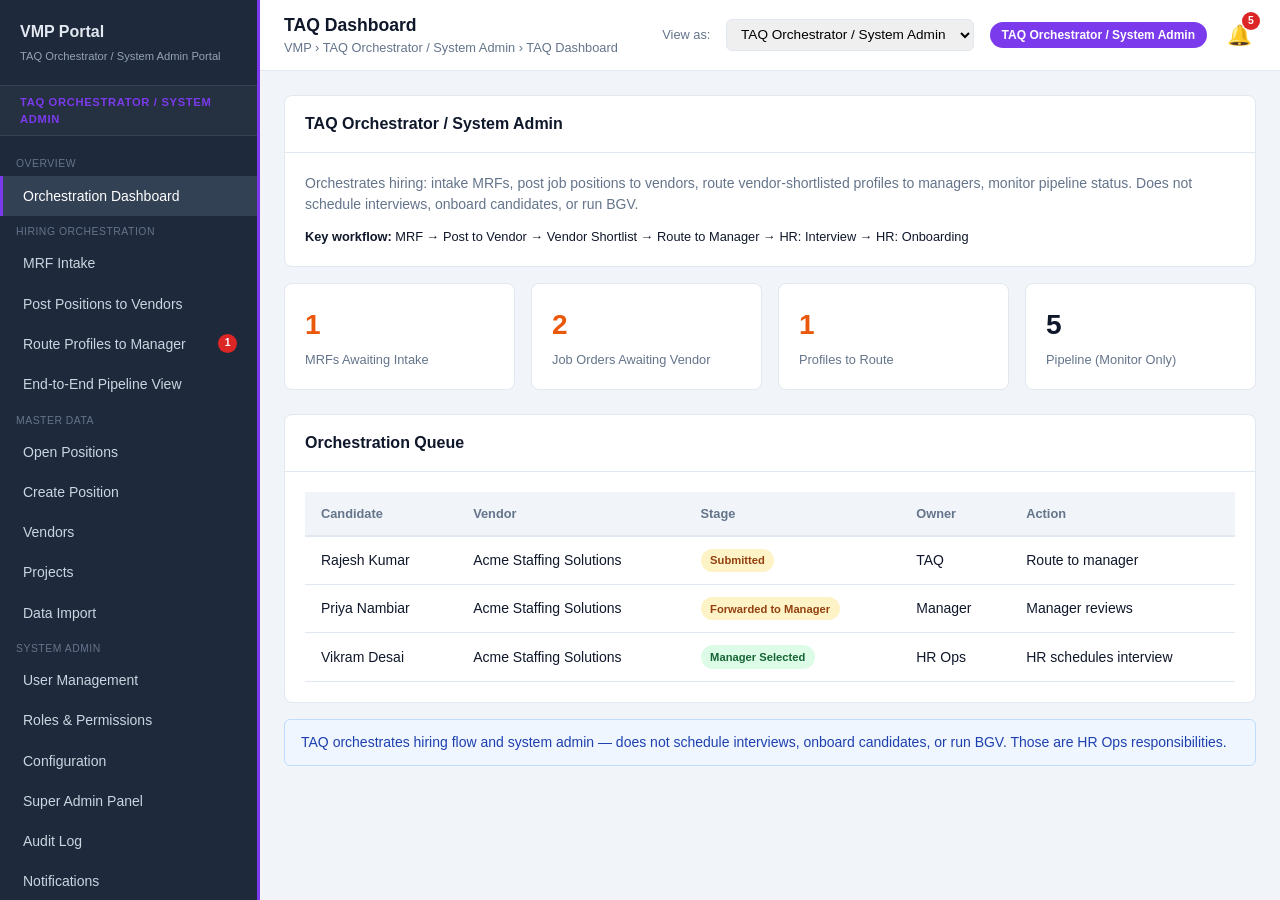
==== index.html @ d0c99cfb "Add VMP HTML mockup for stakeholder demos. Initial commit with static UI, workflow docs, and mock da" ====
<!DOCTYPE html>
<html lang="en">
<head>
  <meta charset="UTF-8">
  <meta name="viewport" content="width=device-width, initial-scale=1.0">
  <title>VMP — Vendor Management Platform</title>
  <link rel="stylesheet" href="assets/css/vmp.css">
</head>
<body>
  <div class="app-shell">
    <aside class="sidebar role-taq" id="sidebar">
      <div class="sidebar-brand">
        VMP Portal
        <span id="sidebar-subtitle">Vendor Management Platform</span>
      </div>
      <div class="sidebar-role-label" id="sidebar-role-label">TAQ Orchestrator / System Admin</div>
      <nav class="sidebar-nav" id="sidebar-nav"></nav>
      <div id="sidebar-footer" style="padding:.5rem 0 1rem;border-top:1px solid #334155"></div>
    </aside>

    <div class="main-area">
      <header class="topbar">
        <div class="topbar-left">
          <h2>Dashboard</h2>
          <div class="breadcrumb">VMP</div>
        </div>
        <div class="topbar-right">
          <label for="role-switcher" style="font-size:.8rem;color:var(--muted);white-space:nowrap">View as:</label>
          <select id="role-switcher" style="padding:.4rem .6rem;border-radius:6px;border:1px solid var(--border);font-size:.85rem;min-width:200px">
            <option value="taq">TAQ Orchestrator / System Admin</option>
            <option value="hr">HR Operations</option>
            <option value="finance">Finance</option>
            <option value="manager">Contractor's Manager</option>
            <option value="contractor">Contractor</option>
            <option value="vendor">Vendor Side Manager</option>
          </select>
          <span class="role-badge taq" id="role-badge">TAQ Orchestrator / System Admin</span>
          <div class="notif-bell" title="Notifications">🔔<span class="notif-count">5</span></div>
        </div>
      </header>
      <main class="content" id="screen-content"></main>
    </div>
  </div>

  <script src="assets/js/mock-data.js"></script>
  <script src="assets/js/components.js"></script>
  <script src="assets/js/screen-helpers.js"></script>
  <script src="assets/js/screens.js"></script>
  <script src="assets/js/mock-actions.js"></script>
  <script src="assets/js/router.js"></script>
  <script src="assets/js/app.js"></script>
</body>
</html>
---- assets/css/vmp.css ----
:root {
  --taq: #7c3aed;
  --hr: #2563eb;
  --finance: #dc2626;
  --manager: #ea580c;
  --contractor: #16a34a;
  --vendor: #0891b2;
  --bg: #f1f5f9;
  --surface: #ffffff;
  --border: #e2e8f0;
  --text: #0f172a;
  --muted: #64748b;
  --sidebar-w: 260px;
}

* { box-sizing: border-box; margin: 0; padding: 0; }

body {
  font-family: -apple-system, BlinkMacSystemFont, 'Segoe UI', Roboto, sans-serif;
  background: var(--bg);
  color: var(--text);
  line-height: 1.5;
}

a { color: var(--hr); text-decoration: none; }
a:hover { text-decoration: underline; }

/* Login */
.login-page {
  min-height: 100vh;
  display: flex;
  align-items: center;
  justify-content: center;
  background: linear-gradient(135deg, #1e293b 0%, #334155 100%);
}

.login-card {
  background: var(--surface);
  border-radius: 12px;
  padding: 2.5rem;
  width: 100%;
  max-width: 520px;
  box-shadow: 0 25px 50px rgba(0,0,0,.25);
}

.login-card h1 { font-size: 1.5rem; margin-bottom: .25rem; }
.login-card .subtitle { color: var(--muted); margin-bottom: 1.5rem; font-size: .9rem; }

.role-grid {
  display: grid;
  grid-template-columns: 1fr 1fr;
  gap: .75rem;
  margin: 1rem 0;
}

.role-btn {
  padding: 1rem;
  border: 2px solid var(--border);
  border-radius: 8px;
  background: var(--surface);
  cursor: pointer;
  text-align: left;
  transition: all .15s;
}

.role-btn:hover { border-color: var(--hr); background: #eff6ff; }
.role-btn.selected { border-color: var(--hr); background: #dbeafe; }
.role-btn .role-name { font-weight: 600; font-size: .85rem; }
.role-btn .role-desc { font-size: .75rem; color: var(--muted); margin-top: .25rem; }

.role-btn[data-role="taq"] { border-left: 4px solid var(--taq); }
.role-btn[data-role="hr"] { border-left: 4px solid var(--hr); }
.role-btn[data-role="finance"] { border-left: 4px solid var(--finance); }
.role-btn[data-role="manager"] { border-left: 4px solid var(--manager); }
.role-btn[data-role="contractor"] { border-left: 4px solid var(--contractor); }
.role-btn[data-role="vendor"] { border-left: 4px solid var(--vendor); }

.btn {
  display: inline-flex;
  align-items: center;
  gap: .5rem;
  padding: .5rem 1rem;
  border-radius: 6px;
  border: none;
  font-size: .875rem;
  font-weight: 500;
  cursor: pointer;
  transition: all .15s;
}

.btn-primary { background: var(--hr); color: #fff; }
.btn-primary:hover { background: #1d4ed8; }
.btn-secondary { background: var(--surface); color: var(--text); border: 1px solid var(--border); }
.btn-secondary:hover { background: var(--bg); }
.btn-success { background: #16a34a; color: #fff; }
.btn-danger { background: #dc2626; color: #fff; }
.btn-sm { padding: .35rem .65rem; font-size: .8rem; }

/* App shell */
.app-shell { display: flex; min-height: 100vh; }

.sidebar {
  width: var(--sidebar-w);
  background: #1e293b;
  color: #e2e8f0;
  display: flex;
  flex-direction: column;
  position: fixed;
  top: 0; left: 0; bottom: 0;
  overflow-y: auto;
  z-index: 100;
  border-right: 3px solid var(--sidebar-accent, #64748b);
  transition: border-color .2s ease;
}

.sidebar.role-taq { --sidebar-accent: var(--taq); }
.sidebar.role-hr { --sidebar-accent: var(--hr); }
.sidebar.role-finance { --sidebar-accent: var(--finance); }
.sidebar.role-manager { --sidebar-accent: var(--manager); }
.sidebar.role-contractor { --sidebar-accent: var(--contractor); }
.sidebar.role-vendor { --sidebar-accent: var(--vendor); }

.sidebar-role-label {
  padding: .5rem 1.25rem;
  font-size: .7rem;
  font-weight: 600;
  text-transform: uppercase;
  letter-spacing: .06em;
  color: var(--sidebar-accent, #94a3b8);
  border-bottom: 1px solid #334155;
  background: rgba(255,255,255,.03);
}

.sidebar-brand {
  padding: 1.25rem;
  border-bottom: 1px solid #334155;
  font-weight: 700;
  font-size: 1rem;
}

.sidebar-brand span { display: block; font-size: .7rem; font-weight: 400; color: #94a3b8; margin-top: .25rem; }

.sidebar-nav { padding: .75rem 0; flex: 1; }

.nav-section { padding: .5rem 1rem .25rem; font-size: .65rem; text-transform: uppercase; letter-spacing: .05em; color: #64748b; }

.nav-item {
  display: block;
  padding: .6rem 1.25rem;
  color: #cbd5e1;
  font-size: .875rem;
  cursor: pointer;
  border-left: 3px solid transparent;
  transition: all .15s;
}

.nav-item:hover { background: #334155; color: #fff; text-decoration: none; }
.nav-item.active { background: #334155; color: #fff; border-left-color: var(--sidebar-accent, var(--hr)); }

.nav-item .nav-badge {
  float: right;
  background: var(--finance);
  color: #fff;
  font-size: .65rem;
  font-weight: 700;
  padding: .1rem .4rem;
  border-radius: 999px;
  min-width: 18px;
  text-align: center;
}

.main-area { margin-left: var(--sidebar-w); flex: 1; display: flex; flex-direction: column; min-height: 100vh; }

.topbar {
  background: var(--surface);
  border-bottom: 1px solid var(--border);
  padding: .75rem 1.5rem;
  display: flex;
  align-items: center;
  justify-content: space-between;
  position: sticky;
  top: 0;
  z-index: 50;
}

.topbar-left h2 { font-size: 1.1rem; font-weight: 600; }
.topbar-left .breadcrumb { font-size: .8rem; color: var(--muted); }

.topbar-right { display: flex; align-items: center; gap: 1rem; }

.role-badge {
  padding: .25rem .75rem;
  border-radius: 999px;
  font-size: .75rem;
  font-weight: 600;
  color: #fff;
}

.role-badge.taq { background: var(--taq); }
.role-badge.hr { background: var(--hr); }
.role-badge.finance { background: var(--finance); }
.role-badge.manager { background: var(--manager); }
.role-badge.contractor { background: var(--contractor); }
.role-badge.vendor { background: var(--vendor); }

.notif-bell {
  position: relative;
  cursor: pointer;
  font-size: 1.25rem;
  padding: .25rem;
}

.notif-count {
  position: absolute;
  top: -4px; right: -4px;
  background: var(--finance);
  color: #fff;
  font-size: .65rem;
  font-weight: 700;
  width: 18px; height: 18px;
  border-radius: 50%;
  display: flex;
  align-items: center;
  justify-content: center;
}

.content { padding: 1.5rem; flex: 1; }

.screen-wrap { position: relative; }

/* Cards & stats */
.stats-grid {
  display: grid;
  grid-template-columns: repeat(auto-fit, minmax(200px, 1fr));
  gap: 1rem;
  margin-bottom: 1.5rem;
}

.stat-card {
  background: var(--surface);
  border: 1px solid var(--border);
  border-radius: 8px;
  padding: 1.25rem;
  cursor: pointer;
  transition: box-shadow .15s;
}

.stat-card:hover { box-shadow: 0 4px 12px rgba(0,0,0,.08); }
.stat-card .stat-value { font-size: 1.75rem; font-weight: 700; }
.stat-card .stat-label { font-size: .8rem; color: var(--muted); margin-top: .25rem; }
.stat-card .stat-change { font-size: .75rem; margin-top: .5rem; }
.stat-card.warning .stat-value { color: #ea580c; }
.stat-card.danger .stat-value { color: #dc2626; }
.stat-card.success .stat-value { color: #16a34a; }

.card {
  background: var(--surface);
  border: 1px solid var(--border);
  border-radius: 8px;
  margin-bottom: 1rem;
}

.card-header {
  padding: 1rem 1.25rem;
  border-bottom: 1px solid var(--border);
  display: flex;
  align-items: center;
  justify-content: space-between;
}

.card-header h3 { font-size: 1rem; font-weight: 600; }
.card-body { padding: 1.25rem; }

.grid-2 { display: grid; grid-template-columns: 1fr 1fr; gap: 1rem; }
.grid-3 { display: grid; grid-template-columns: 1fr 1fr 1fr; gap: 1rem; }

/* Tables */
.table-wrap { overflow-x: auto; }

table {
  width: 100%;
  border-collapse: collapse;
  font-size: .875rem;
}

th {
  text-align: left;
  padding: .75rem 1rem;
  background: var(--bg);
  border-bottom: 2px solid var(--border);
  font-weight: 600;
  font-size: .8rem;
  color: var(--muted);
  white-space: nowrap;
}

td {
  padding: .75rem 1rem;
  border-bottom: 1px solid var(--border);
  vertical-align: middle;
}

tr:hover td { background: #f8fafc; }

/* Badges */
.badge {
  display: inline-block;
  padding: .2rem .6rem;
  border-radius: 999px;
  font-size: .7rem;
  font-weight: 600;
  white-space: nowrap;
}

.badge-draft { background: #f1f5f9; color: #475569; }
.badge-pending { background: #fef3c7; color: #92400e; }
.badge-approved { background: #dcfce7; color: #166534; }
.badge-active { background: #dbeafe; color: #1e40af; }
.badge-rejected { background: #fee2e2; color: #991b1b; }
.badge-blocked { background: #fecaca; color: #7f1d1d; }
.badge-resolved { background: #d1fae5; color: #065f46; }
.badge-suspended { background: #e2e8f0; color: #475569; }
.badge-exited { background: #f1f5f9; color: #64748b; }
.badge-onboarding { background: #ede9fe; color: #5b21b6; }
.badge-cleared { background: #dcfce7; color: #166534; }
.badge-failed { background: #fee2e2; color: #991b1b; }
.badge-paid { background: #bbf7d0; color: #14532d; }

/* Forms */
.form-grid {
  display: grid;
  grid-template-columns: 1fr 1fr;
  gap: 1rem;
}

.form-group { margin-bottom: 1rem; }
.form-group.full { grid-column: 1 / -1; }

.form-group label {
  display: block;
  font-size: .8rem;
  font-weight: 500;
  margin-bottom: .35rem;
  color: var(--muted);
}

.form-group input,
.form-group select,
.form-group textarea {
  width: 100%;
  padding: .5rem .75rem;
  border: 1px solid var(--border);
  border-radius: 6px;
  font-size: .875rem;
}

.form-group input:disabled,
.form-group select:disabled {
  background: var(--bg);
  color: var(--muted);
}

.form-actions {
  display: flex;
  gap: .75rem;
  margin-top: 1.5rem;
  padding-top: 1rem;
  border-top: 1px solid var(--border);
}

/* Stepper */
.stepper {
  display: flex;
  gap: 0;
  margin-bottom: 1.5rem;
  overflow-x: auto;
}

.step {
  flex: 1;
  min-width: 100px;
  text-align: center;
  position: relative;
}

.step::after {
  content: '';
  position: absolute;
  top: 16px;
  left: 50%;
  width: 100%;
  height: 2px;
  background: var(--border);
  z-index: 0;
}

.step:last-child::after { display: none; }

.step-circle {
  width: 32px; height: 32px;
  border-radius: 50%;
  background: var(--border);
  color: var(--muted);
  display: flex;
  align-items: center;
  justify-content: center;
  margin: 0 auto .5rem;
  font-size: .75rem;
  font-weight: 700;
  position: relative;
  z-index: 1;
  transition: transform .15s;
}

.step.done .step-circle { background: #16a34a; color: #fff; }
.step.current .step-circle { background: var(--hr); color: #fff; }
.step.pending .step-circle { background: var(--border); color: var(--muted); }

.step-label { font-size: .7rem; color: var(--muted); }

.stepper-interactive .step {
  cursor: pointer;
  transition: opacity .15s;
}

.stepper-interactive .step:hover .step-label { color: var(--text); }
.stepper-interactive .step:hover .step-circle { transform: scale(1.08); }
.stepper-interactive .step:focus-visible { outline: 2px solid var(--hr); outline-offset: 2px; border-radius: 4px; }

.process-flow-panels { margin-top: .5rem; }
.process-flow-panel { display: none; }
.process-flow-panel.active { display: block; }

/* Kanban */
.kanban {
  display: grid;
  grid-template-columns: repeat(5, 1fr);
  gap: .75rem;
  min-height: 300px;
}

.kanban-col {
  background: var(--bg);
  border-radius: 8px;
  padding: .75rem;
}

.kanban-col h4 {
  font-size: .75rem;
  text-transform: uppercase;
  color: var(--muted);
  margin-bottom: .75rem;
  padding-bottom: .5rem;
  border-bottom: 2px solid var(--border);
}

.kanban-card {
  background: var(--surface);
  border: 1px solid var(--border);
  border-radius: 6px;
  padding: .75rem;
  margin-bottom: .5rem;
  font-size: .8rem;
  cursor: pointer;
}

.kanban-card:hover { box-shadow: 0 2px 8px rgba(0,0,0,.1); }
.kanban-card .name { font-weight: 600; }
.kanban-card .meta { font-size: .7rem; color: var(--muted); margin-top: .25rem; }

/* Entity links */
.entity-link {
  color: var(--hr);
  cursor: pointer;
  font-weight: 500;
}
.entity-link:hover { text-decoration: underline; }

.chip {
  display: inline-block;
  padding: .15rem .5rem;
  background: #eff6ff;
  border-radius: 4px;
  font-size: .75rem;
  margin: .15rem;
  cursor: pointer;
}

.chip:hover { background: #dbeafe; }

/* Tabs */
.tabs {
  display: flex;
  border-bottom: 1px solid var(--border);
  margin-bottom: 1rem;
}

.tab {
  padding: .75rem 1.25rem;
  cursor: pointer;
  font-size: .875rem;
  color: var(--muted);
  border-bottom: 2px solid transparent;
  margin-bottom: -1px;
}

.tab.active { color: var(--hr); border-bottom-color: var(--hr); font-weight: 600; }
.tab:hover { color: var(--text); }

.tab-panel { display: none; }
.tab-panel.active { display: block; }

/* Alert */
.alert {
  padding: .75rem 1rem;
  border-radius: 6px;
  margin-bottom: 1rem;
  font-size: .875rem;
}

.alert-info { background: #eff6ff; border: 1px solid #bfdbfe; color: #1e40af; }
.alert-warning { background: #fffbeb; border: 1px solid #fde68a; color: #92400e; }
.alert-danger { background: #fef2f2; border: 1px solid #fecaca; color: #991b1b; }
.alert-success { background: #f0fdf4; border: 1px solid #bbf7d0; color: #166534; }

/* Checklist */
.checklist-item {
  display: flex;
  align-items: center;
  gap: .75rem;
  padding: .75rem;
  border-bottom: 1px solid var(--border);
}

.checklist-item input[type="checkbox"] { width: 18px; height: 18px; }
.checklist-item.done { opacity: .6; }
.checklist-item.done .item-label { text-decoration: line-through; }

/* Timeline */
.timeline { padding-left: 1.5rem; border-left: 2px solid var(--border); }
.timeline-item { margin-bottom: 1rem; position: relative; }
.timeline-item::before {
  content: '';
  position: absolute;
  left: -1.65rem;
  top: .35rem;
  width: 10px; height: 10px;
  border-radius: 50%;
  background: var(--hr);
}
.timeline-item .time { font-size: .75rem; color: var(--muted); }
.timeline-item .action { font-weight: 500; font-size: .875rem; }

/* Toast */
.toast {
  position: fixed;
  bottom: 1.5rem;
  right: 1.5rem;
  background: #1e293b;
  color: #fff;
  padding: .75rem 1.25rem;
  border-radius: 8px;
  font-size: .875rem;
  z-index: 9999;
  animation: slideIn .3s ease;
}

@keyframes slideIn {
  from { transform: translateY(20px); opacity: 0; }
  to { transform: translateY(0); opacity: 1; }
}

.toolbar {
  display: flex;
  gap: .75rem;
  margin-bottom: 1rem;
  flex-wrap: wrap;
  align-items: center;
}

.toolbar input[type="search"],
.toolbar select {
  padding: .45rem .75rem;
  border: 1px solid var(--border);
  border-radius: 6px;
  font-size: .875rem;
}

.search-input { min-width: 220px; }

.empty-state {
  text-align: center;
  padding: 3rem;
  color: var(--muted);
}

tr.row-blocked, tbody tr.row-blocked {
  background: #fef2f2;
}

tr.row-blocked td:first-child {
  border-left: 3px solid #dc2626;
}

.detail-row {
  display: flex;
  padding: .5rem 0;
  border-bottom: 1px solid var(--border);
}

.detail-row .label { width: 180px; font-size: .8rem; color: var(--muted); flex-shrink: 0; }
.detail-row .value { font-size: .875rem; }

@media (max-width: 1024px) {
  .sidebar { width: 220px; }
  .main-area { margin-left: 220px; }
  .kanban { grid-template-columns: repeat(3, 1fr); }
  .form-grid, .grid-2, .grid-3 { grid-template-columns: 1fr; }
}

@media (max-width: 768px) {
  .sidebar { display: none; }
  .main-area { margin-left: 0; }
  .role-grid { grid-template-columns: 1fr; }
}
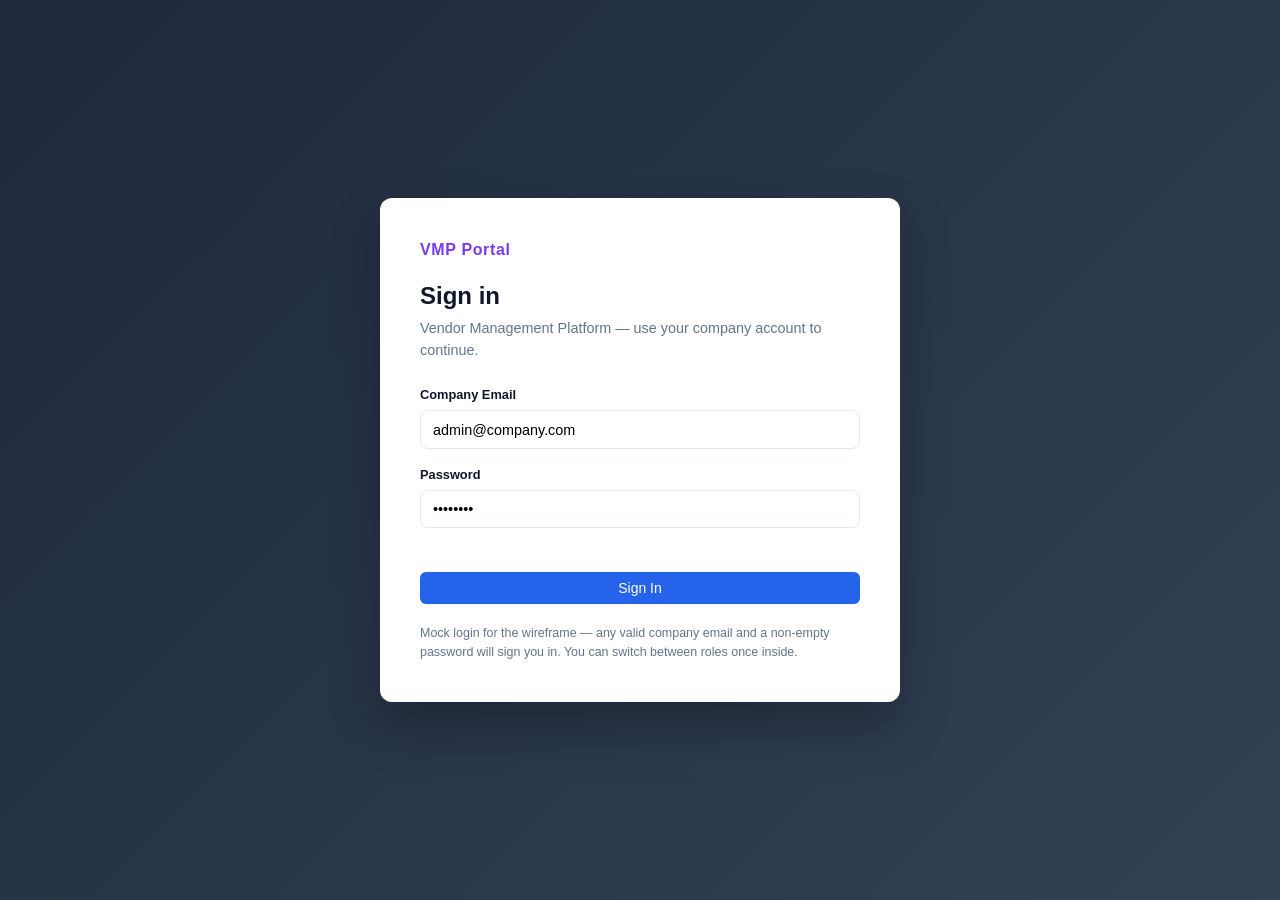
==== commit 4479e3e0: "Update VMP mockup from stakeholder feedback. Add invoice module, timesheet ownership flow, document " ====
--- a/index.html
+++ b/index.html
@@ -7,7 +7,28 @@
   <link rel="stylesheet" href="assets/css/vmp.css">
 </head>
 <body>
-  <div class="app-shell">
+  <div class="login-page" id="login-screen">
+    <div class="login-card">
+      <div class="login-brand">VMP Portal</div>
+      <h1>Sign in</h1>
+      <p class="subtitle">Vendor Management Platform — use your company account to continue.</p>
+      <form id="login-form" novalidate>
+        <div class="login-field">
+          <label for="login-email">Company Email</label>
+          <input type="email" id="login-email" placeholder="you@company.com" autocomplete="username" value="admin@company.com">
+        </div>
+        <div class="login-field">
+          <label for="login-password">Password</label>
+          <input type="password" id="login-password" placeholder="••••••••" autocomplete="current-password" value="demo1234">
+        </div>
+        <div class="login-error" id="login-error"></div>
+        <button type="submit" class="btn btn-primary login-submit">Sign In</button>
+      </form>
+      <p class="login-note">Mock login for the wireframe — any valid company email and a non-empty password will sign you in. You can switch between roles once inside.</p>
+    </div>
+  </div>
+
+  <div class="app-shell" id="app-shell" style="display:none">
     <aside class="sidebar role-taq" id="sidebar">
       <div class="sidebar-brand">
         VMP Portal
@@ -35,7 +56,20 @@
             <option value="vendor">Vendor Side Manager</option>
           </select>
           <span class="role-badge taq" id="role-badge">TAQ Orchestrator / System Admin</span>
-          <div class="notif-bell" title="Notifications">🔔<span class="notif-count">5</span></div>
+          <div class="notif-wrap" id="notif-wrap">
+            <button type="button" class="notif-bell" id="notif-bell" title="Notifications" aria-label="Notifications" aria-expanded="false">
+              🔔<span class="notif-count" id="notif-count">5</span>
+            </button>
+            <div class="notif-panel" id="notif-panel" hidden>
+              <div class="notif-panel-header">
+                <strong>Notifications</strong>
+                <button type="button" class="btn btn-sm btn-secondary" id="notif-mark-all">Mark all read</button>
+              </div>
+              <div class="notif-panel-list" id="notif-panel-list"></div>
+            </div>
+          </div>
+          <span id="current-user-email" style="font-size:.8rem;color:var(--muted);white-space:nowrap"></span>
+          <button id="logout-btn" class="btn btn-secondary btn-sm" type="button">Log out</button>
         </div>
       </header>
       <main class="content" id="screen-content"></main>
--- a/assets/css/vmp.css
+++ b/assets/css/vmp.css
@@ -45,6 +45,33 @@
 
 .login-card h1 { font-size: 1.5rem; margin-bottom: .25rem; }
 .login-card .subtitle { color: var(--muted); margin-bottom: 1.5rem; font-size: .9rem; }
+.login-brand {
+  font-size: 1rem;
+  font-weight: 700;
+  letter-spacing: .04em;
+  color: var(--taq);
+  margin-bottom: 1rem;
+}
+.login-field { margin-bottom: 1rem; text-align: left; }
+.login-field label {
+  display: block;
+  font-size: .8rem;
+  font-weight: 600;
+  color: var(--text);
+  margin-bottom: .35rem;
+}
+.login-field input {
+  width: 100%;
+  padding: .65rem .75rem;
+  border: 1px solid var(--border);
+  border-radius: 8px;
+  font-size: .9rem;
+  background: var(--surface);
+}
+.login-field input:focus { outline: none; border-color: var(--hr); box-shadow: 0 0 0 3px rgba(37,99,235,.12); }
+.login-submit { width: 100%; justify-content: center; margin-top: .25rem; padding: .7rem 1rem; }
+.login-error { color: #dc2626; font-size: .8rem; min-height: 1rem; margin-bottom: .5rem; text-align: left; }
+.login-note { color: var(--muted); font-size: .78rem; margin-top: 1.25rem; line-height: 1.5; }
 
 .role-grid {
   display: grid;
@@ -203,11 +230,18 @@
 .role-badge.contractor { background: var(--contractor); }
 .role-badge.vendor { background: var(--vendor); }
 
+.notif-wrap {
+  position: relative;
+}
+
 .notif-bell {
   position: relative;
   cursor: pointer;
   font-size: 1.25rem;
-  padding: .25rem;
+  padding: .25rem .4rem;
+  border: none;
+  background: transparent;
+  line-height: 1;
 }
 
 .notif-count {
@@ -217,11 +251,84 @@
   color: #fff;
   font-size: .65rem;
   font-weight: 700;
-  width: 18px; height: 18px;
+  min-width: 18px; height: 18px;
+  padding: 0 4px;
   border-radius: 50%;
   display: flex;
   align-items: center;
   justify-content: center;
+}
+
+.notif-panel {
+  position: absolute;
+  right: 0;
+  top: calc(100% + 8px);
+  width: min(380px, calc(100vw - 2rem));
+  max-height: 420px;
+  background: var(--surface);
+  border: 1px solid var(--border);
+  border-radius: 10px;
+  box-shadow: 0 12px 40px rgba(15, 23, 42, .18);
+  z-index: 1000;
+  display: flex;
+  flex-direction: column;
+  overflow: hidden;
+}
+
+.notif-panel[hidden] { display: none !important; }
+
+.notif-panel-header {
+  display: flex;
+  align-items: center;
+  justify-content: space-between;
+  gap: .75rem;
+  padding: .75rem 1rem;
+  border-bottom: 1px solid var(--border);
+  background: var(--bg);
+}
+
+.notif-panel-list {
+  overflow-y: auto;
+  flex: 1;
+}
+
+.notif-item {
+  display: block;
+  width: 100%;
+  text-align: left;
+  border: none;
+  border-bottom: 1px solid var(--border);
+  background: var(--surface);
+  padding: .85rem 1rem;
+  cursor: pointer;
+  transition: background .12s;
+}
+
+.notif-item:hover { background: #f8fafc; }
+.notif-item.unread { background: #eff6ff; }
+.notif-item.unread:hover { background: #dbeafe; }
+
+.notif-item-title {
+  font-size: .85rem;
+  font-weight: 600;
+  color: var(--text);
+  margin-bottom: .2rem;
+  line-height: 1.35;
+}
+
+.notif-item-meta {
+  font-size: .75rem;
+  color: var(--muted);
+  display: flex;
+  flex-wrap: wrap;
+  gap: .35rem .75rem;
+}
+
+.notif-empty {
+  padding: 1.5rem 1rem;
+  text-align: center;
+  color: var(--muted);
+  font-size: .85rem;
 }
 
 .content { padding: 1.5rem; flex: 1; }
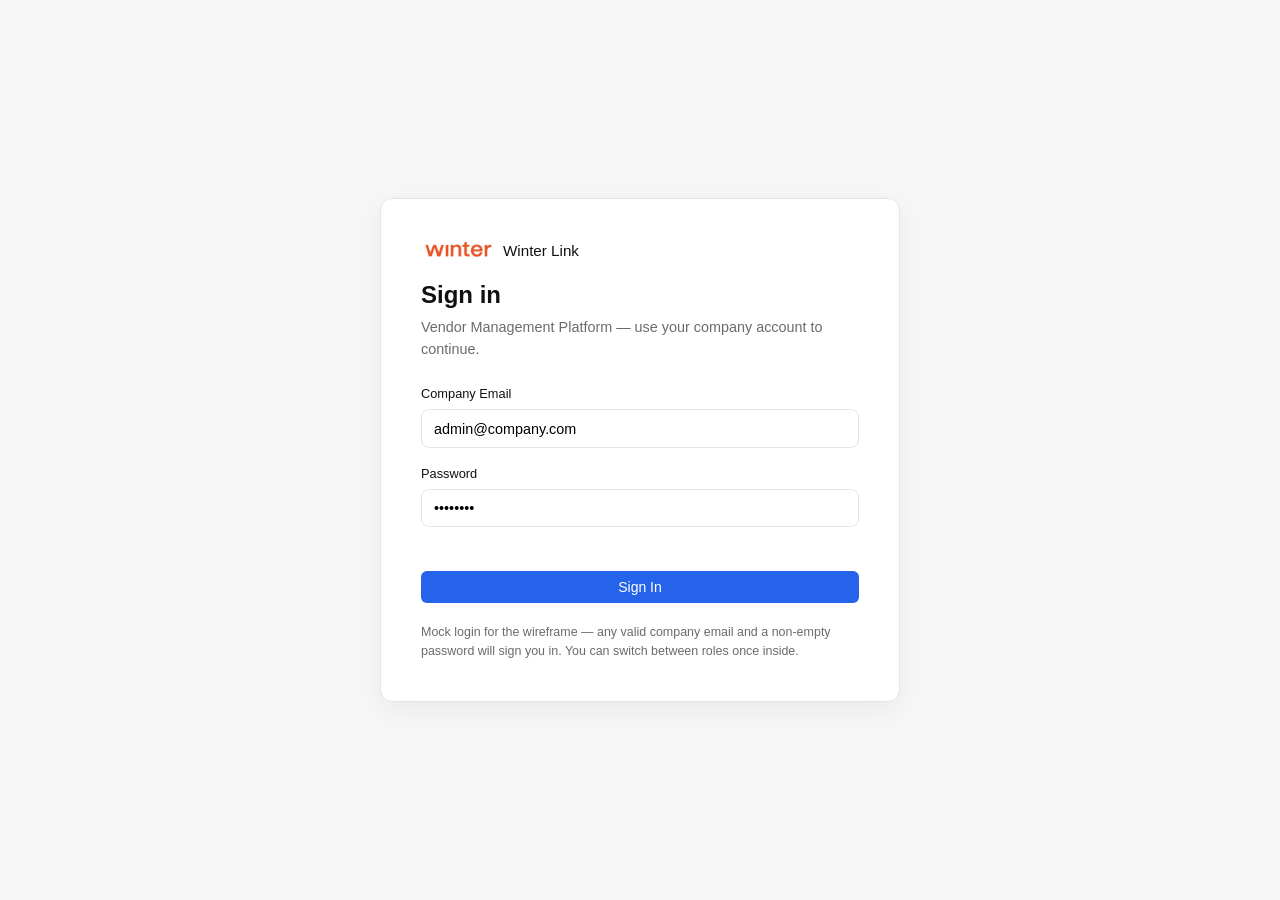
==== commit bdfdea3c: "Add Finance timesheet final check before vendor payment. Document and wire the post-manager Finance " ====
--- a/index.html
+++ b/index.html
@@ -9,7 +9,12 @@
 <body>
   <div class="login-page" id="login-screen">
     <div class="login-card">
-      <div class="login-brand">VMP Portal</div>
+      <div class="login-brand">
+        <div class="brand-lockup">
+          <img src="assets/images/winter-logo.png" alt="winter" class="brand-logo">
+          <span class="brand-name">Winter Link</span>
+        </div>
+      </div>
       <h1>Sign in</h1>
       <p class="subtitle">Vendor Management Platform — use your company account to continue.</p>
       <form id="login-form" novalidate>
@@ -31,38 +36,42 @@
   <div class="app-shell" id="app-shell" style="display:none">
     <aside class="sidebar role-taq" id="sidebar">
       <div class="sidebar-brand">
-        VMP Portal
-        <span id="sidebar-subtitle">Vendor Management Platform</span>
+        <div class="brand-lockup">
+          <img src="assets/images/winter-logo.png" alt="winter" class="brand-logo">
+          <span class="brand-name">Winter Link</span>
+        </div>
       </div>
-      <div class="sidebar-role-label" id="sidebar-role-label">TAQ Orchestrator / System Admin</div>
+      <div class="sidebar-role-label" id="sidebar-role-label">TAQ / System Admin</div>
       <nav class="sidebar-nav" id="sidebar-nav"></nav>
-      <div id="sidebar-footer" style="padding:.5rem 0 1rem;border-top:1px solid #334155"></div>
+      <div class="sidebar-footer" id="sidebar-footer"></div>
     </aside>
 
     <div class="main-area">
       <header class="topbar">
         <div class="topbar-left">
           <h2>Dashboard</h2>
-          <div class="breadcrumb">VMP</div>
         </div>
         <div class="topbar-right">
           <label for="role-switcher" style="font-size:.8rem;color:var(--muted);white-space:nowrap">View as:</label>
           <select id="role-switcher" style="padding:.4rem .6rem;border-radius:6px;border:1px solid var(--border);font-size:.85rem;min-width:200px">
-            <option value="taq">TAQ Orchestrator / System Admin</option>
+            <option value="taq">TAQ / System Admin</option>
             <option value="hr">HR Operations</option>
             <option value="finance">Finance</option>
             <option value="manager">Contractor's Manager</option>
             <option value="contractor">Contractor</option>
             <option value="vendor">Vendor Side Manager</option>
           </select>
-          <span class="role-badge taq" id="role-badge">TAQ Orchestrator / System Admin</span>
           <div class="notif-wrap" id="notif-wrap">
             <button type="button" class="notif-bell" id="notif-bell" title="Notifications" aria-label="Notifications" aria-expanded="false">
-              🔔<span class="notif-count" id="notif-count">5</span>
+              <svg viewBox="0 0 24 24" aria-hidden="true">
+                <path d="M6 9a6 6 0 0 1 12 0c0 7 3 7 3 9H3c0-2 3-2 3-9"/>
+                <path d="M10 20a2 2 0 0 0 4 0"/>
+              </svg>
+              <span class="notif-count" id="notif-count">5</span>
             </button>
             <div class="notif-panel" id="notif-panel" hidden>
               <div class="notif-panel-header">
-                <strong>Notifications</strong>
+                <span>Notifications</span>
                 <button type="button" class="btn btn-sm btn-secondary" id="notif-mark-all">Mark all read</button>
               </div>
               <div class="notif-panel-list" id="notif-panel-list"></div>
--- a/assets/css/vmp.css
+++ b/assets/css/vmp.css
@@ -5,12 +5,15 @@
   --manager: #ea580c;
   --contractor: #16a34a;
   --vendor: #0891b2;
-  --bg: #f1f5f9;
+  --bg: #ffffff;
   --surface: #ffffff;
-  --border: #e2e8f0;
-  --text: #0f172a;
-  --muted: #64748b;
-  --sidebar-w: 260px;
+  --sidebar-bg: #f3f3f3;
+  --sidebar-hover: #eaeaea;
+  --sidebar-active: #e4e4e4;
+  --border: #e5e5e5;
+  --text: #111111;
+  --muted: #6b6b6b;
+  --sidebar-w: 210px;
 }
 
 * { box-sizing: border-box; margin: 0; padding: 0; }
@@ -20,6 +23,7 @@
   background: var(--bg);
   color: var(--text);
   line-height: 1.5;
+  font-weight: 400;
 }
 
 a { color: var(--hr); text-decoration: none; }
@@ -31,7 +35,7 @@
   display: flex;
   align-items: center;
   justify-content: center;
-  background: linear-gradient(135deg, #1e293b 0%, #334155 100%);
+  background: #f7f7f7;
 }
 
 .login-card {
@@ -40,23 +44,20 @@
   padding: 2.5rem;
   width: 100%;
   max-width: 520px;
-  box-shadow: 0 25px 50px rgba(0,0,0,.25);
+  box-shadow: 0 8px 30px rgba(0,0,0,.06);
+  border: 1px solid var(--border);
 }
 
 .login-card h1 { font-size: 1.5rem; margin-bottom: .25rem; }
 .login-card .subtitle { color: var(--muted); margin-bottom: 1.5rem; font-size: .9rem; }
 .login-brand {
-  font-size: 1rem;
-  font-weight: 700;
-  letter-spacing: .04em;
-  color: var(--taq);
   margin-bottom: 1rem;
 }
 .login-field { margin-bottom: 1rem; text-align: left; }
 .login-field label {
   display: block;
   font-size: .8rem;
-  font-weight: 600;
+  font-weight: 400;
   color: var(--text);
   margin-bottom: .35rem;
 }
@@ -92,7 +93,7 @@
 
 .role-btn:hover { border-color: var(--hr); background: #eff6ff; }
 .role-btn.selected { border-color: var(--hr); background: #dbeafe; }
-.role-btn .role-name { font-weight: 600; font-size: .85rem; }
+.role-btn .role-name { font-weight: 400; font-size: .85rem; }
 .role-btn .role-desc { font-size: .75rem; color: var(--muted); margin-top: .25rem; }
 
 .role-btn[data-role="taq"] { border-left: 4px solid var(--taq); }
@@ -110,7 +111,7 @@
   border-radius: 6px;
   border: none;
   font-size: .875rem;
-  font-weight: 500;
+  font-weight: 400;
   cursor: pointer;
   transition: all .15s;
 }
@@ -128,16 +129,15 @@
 
 .sidebar {
   width: var(--sidebar-w);
-  background: #1e293b;
-  color: #e2e8f0;
+  background: var(--sidebar-bg);
+  color: var(--text);
   display: flex;
   flex-direction: column;
   position: fixed;
   top: 0; left: 0; bottom: 0;
   overflow-y: auto;
   z-index: 100;
-  border-right: 3px solid var(--sidebar-accent, #64748b);
-  transition: border-color .2s ease;
+  border-right: 1px solid var(--border);
 }
 
 .sidebar.role-taq { --sidebar-accent: var(--taq); }
@@ -148,52 +148,175 @@
 .sidebar.role-vendor { --sidebar-accent: var(--vendor); }
 
 .sidebar-role-label {
-  padding: .5rem 1.25rem;
+  padding: .45rem 1rem;
+  font-size: .72rem;
+  font-weight: 400;
+  letter-spacing: 0;
+  text-transform: none;
+  color: var(--muted);
+  border-bottom: 1px solid var(--border);
+}
+
+.sidebar-brand {
+  padding: 1rem 1rem .85rem;
+  border-bottom: 1px solid var(--border);
+  font-weight: 400;
+  font-size: .95rem;
+  color: var(--text);
+}
+
+.brand-lockup {
+  display: flex;
+  align-items: center;
+  gap: .45rem;
+  min-width: 0;
+}
+
+.brand-logo {
+  height: 22px;
+  width: auto;
+  display: block;
+  flex-shrink: 0;
+}
+
+.brand-name {
+  font-size: .95rem;
+  font-weight: 400;
+  color: var(--text);
+  white-space: nowrap;
+  line-height: 1;
+}
+
+.sidebar-nav {
+  padding: .5rem 0;
+  flex: 1;
+}
+
+.sidebar-footer {
+  padding: .5rem 0 .75rem;
+  border-top: 1px solid var(--border);
+}
+
+.nav-section {
+  padding: .4rem .85rem .2rem;
   font-size: .7rem;
-  font-weight: 600;
-  text-transform: uppercase;
-  letter-spacing: .06em;
-  color: var(--sidebar-accent, #94a3b8);
-  border-bottom: 1px solid #334155;
-  background: rgba(255,255,255,.03);
-}
-
-.sidebar-brand {
-  padding: 1.25rem;
-  border-bottom: 1px solid #334155;
-  font-weight: 700;
-  font-size: 1rem;
-}
-
-.sidebar-brand span { display: block; font-size: .7rem; font-weight: 400; color: #94a3b8; margin-top: .25rem; }
-
-.sidebar-nav { padding: .75rem 0; flex: 1; }
-
-.nav-section { padding: .5rem 1rem .25rem; font-size: .65rem; text-transform: uppercase; letter-spacing: .05em; color: #64748b; }
-
-.nav-item {
-  display: block;
-  padding: .6rem 1.25rem;
-  color: #cbd5e1;
-  font-size: .875rem;
-  cursor: pointer;
-  border-left: 3px solid transparent;
-  transition: all .15s;
-}
-
-.nav-item:hover { background: #334155; color: #fff; text-decoration: none; }
-.nav-item.active { background: #334155; color: #fff; border-left-color: var(--sidebar-accent, var(--hr)); }
-
+  text-transform: none;
+  letter-spacing: 0;
+  color: var(--muted);
+}
+
+/* Collapsible sidebar sections */
+.nav-section-toggle {
+  display: flex;
+  align-items: center;
+  gap: .55rem;
+  padding: .5rem .85rem;
+  margin: .1rem .4rem;
+  border-radius: 6px;
+  cursor: pointer;
+  user-select: none;
+  font-size: .84rem;
+  font-weight: 400;
+  color: var(--text);
+  transition: color .15s, background .15s;
+}
+.nav-section-toggle:hover { color: var(--text); background: var(--sidebar-hover); }
+
+/* Single-item sections rendered as direct top-level links, styled like headings */
+.nav-item.nav-item-top {
+  display: flex;
+  align-items: center;
+  gap: .55rem;
+  font-size: .84rem;
+  font-weight: 400;
+  text-transform: none;
+  letter-spacing: 0;
+  color: var(--text);
+  padding: .5rem .85rem;
+  margin: .1rem .4rem;
+  border-radius: 6px;
+  border-left: none;
+}
+.nav-section-toggle .nav-section-label { flex: 1; min-width: 0; line-height: 1.3; }
+.nav-section-toggle .nav-caret {
+  font-size: .65rem;
+  color: var(--muted);
+  transition: transform .15s ease;
+  flex-shrink: 0;
+}
+.nav-section-toggle.open .nav-caret { transform: rotate(90deg); }
+.nav-section-toggle .nav-badge,
 .nav-item .nav-badge {
-  float: right;
   background: var(--finance);
   color: #fff;
-  font-size: .65rem;
-  font-weight: 700;
-  padding: .1rem .4rem;
+  font-size: .62rem;
+  font-weight: 400;
+  padding: .1rem .35rem;
   border-radius: 999px;
-  min-width: 18px;
+  min-width: 16px;
   text-align: center;
+  margin-left: auto;
+  flex-shrink: 0;
+}
+
+.nav-item .nav-item-label {
+  flex: 1;
+  min-width: 0;
+}
+.nav-icon {
+  width: 15px;
+  height: 15px;
+  flex-shrink: 0;
+  color: var(--muted);
+  display: inline-flex;
+  align-items: center;
+  justify-content: center;
+}
+.nav-icon svg {
+  width: 15px;
+  height: 15px;
+  stroke: currentColor;
+  fill: none;
+  stroke-width: 1.6;
+  stroke-linecap: round;
+  stroke-linejoin: round;
+}
+.nav-section-toggle:hover .nav-icon,
+.nav-item.nav-item-top:hover .nav-icon,
+.nav-item.nav-item-top.active .nav-icon {
+  color: var(--text);
+}
+
+.nav-section-items { display: none; padding: .1rem 0 .35rem; }
+.nav-section-items.open { display: block; }
+.nav-section-items .nav-item {
+  padding: .38rem .85rem .38rem 2.35rem;
+  margin: 0 .4rem;
+  font-size: .74rem;
+}
+
+.nav-item {
+  display: flex;
+  align-items: center;
+  gap: .45rem;
+  padding: .45rem .85rem;
+  margin: .05rem .4rem;
+  border-radius: 6px;
+  color: var(--text);
+  font-size: .74rem;
+  font-weight: 400;
+  cursor: pointer;
+  border-left: none;
+  transition: background .15s, color .15s;
+  text-decoration: none;
+  line-height: 1.35;
+}
+
+.nav-item:hover { background: var(--sidebar-hover); color: var(--text); text-decoration: none; }
+.nav-item.active {
+  background: var(--sidebar-active);
+  color: var(--text);
+  box-shadow: inset 2px 0 0 var(--sidebar-accent, var(--hr));
 }
 
 .main-area { margin-left: var(--sidebar-w); flex: 1; display: flex; flex-direction: column; min-height: 100vh; }
@@ -210,25 +333,9 @@
   z-index: 50;
 }
 
-.topbar-left h2 { font-size: 1.1rem; font-weight: 600; }
-.topbar-left .breadcrumb { font-size: .8rem; color: var(--muted); }
+.topbar-left h2 { font-size: 1.05rem; font-weight: 400; color: var(--text); }
 
 .topbar-right { display: flex; align-items: center; gap: 1rem; }
-
-.role-badge {
-  padding: .25rem .75rem;
-  border-radius: 999px;
-  font-size: .75rem;
-  font-weight: 600;
-  color: #fff;
-}
-
-.role-badge.taq { background: var(--taq); }
-.role-badge.hr { background: var(--hr); }
-.role-badge.finance { background: var(--finance); }
-.role-badge.manager { background: var(--manager); }
-.role-badge.contractor { background: var(--contractor); }
-.role-badge.vendor { background: var(--vendor); }
 
 .notif-wrap {
   position: relative;
@@ -237,21 +344,38 @@
 .notif-bell {
   position: relative;
   cursor: pointer;
-  font-size: 1.25rem;
-  padding: .25rem .4rem;
-  border: none;
-  background: transparent;
+  width: 34px;
+  height: 34px;
+  padding: 0;
+  border: 1px solid var(--border);
+  border-radius: 8px;
+  background: var(--surface);
+  color: var(--text);
+  display: inline-flex;
+  align-items: center;
+  justify-content: center;
   line-height: 1;
+  transition: background .15s, border-color .15s;
+}
+.notif-bell:hover { background: #f7f7f7; border-color: #d4d4d4; }
+.notif-bell svg {
+  width: 16px;
+  height: 16px;
+  stroke: currentColor;
+  fill: none;
+  stroke-width: 1.7;
+  stroke-linecap: round;
+  stroke-linejoin: round;
 }
 
 .notif-count {
   position: absolute;
-  top: -4px; right: -4px;
+  top: -5px; right: -5px;
   background: var(--finance);
   color: #fff;
-  font-size: .65rem;
-  font-weight: 700;
-  min-width: 18px; height: 18px;
+  font-size: .62rem;
+  font-weight: 400;
+  min-width: 16px; height: 16px;
   padding: 0 4px;
   border-radius: 50%;
   display: flex;
@@ -310,7 +434,7 @@
 
 .notif-item-title {
   font-size: .85rem;
-  font-weight: 600;
+  font-weight: 400;
   color: var(--text);
   margin-bottom: .2rem;
   line-height: 1.35;
@@ -331,7 +455,7 @@
   font-size: .85rem;
 }
 
-.content { padding: 1.5rem; flex: 1; }
+.content { padding: 1.5rem; flex: 1; background: var(--bg); }
 
 .screen-wrap { position: relative; }
 
@@ -353,7 +477,7 @@
 }
 
 .stat-card:hover { box-shadow: 0 4px 12px rgba(0,0,0,.08); }
-.stat-card .stat-value { font-size: 1.75rem; font-weight: 700; }
+.stat-card .stat-value { font-size: 1.75rem; font-weight: 400; }
 .stat-card .stat-label { font-size: .8rem; color: var(--muted); margin-top: .25rem; }
 .stat-card .stat-change { font-size: .75rem; margin-top: .5rem; }
 .stat-card.warning .stat-value { color: #ea580c; }
@@ -375,7 +499,7 @@
   justify-content: space-between;
 }
 
-.card-header h3 { font-size: 1rem; font-weight: 600; }
+.card-header h3 { font-size: 1rem; font-weight: 400; }
 .card-body { padding: 1.25rem; }
 
 .grid-2 { display: grid; grid-template-columns: 1fr 1fr; gap: 1rem; }
@@ -393,9 +517,9 @@
 th {
   text-align: left;
   padding: .75rem 1rem;
-  background: var(--bg);
+  background: #fafafa;
   border-bottom: 2px solid var(--border);
-  font-weight: 600;
+  font-weight: 400;
   font-size: .8rem;
   color: var(--muted);
   white-space: nowrap;
@@ -415,7 +539,7 @@
   padding: .2rem .6rem;
   border-radius: 999px;
   font-size: .7rem;
-  font-weight: 600;
+  font-weight: 400;
   white-space: nowrap;
 }
 
@@ -446,7 +570,7 @@
 .form-group label {
   display: block;
   font-size: .8rem;
-  font-weight: 500;
+  font-weight: 400;
   margin-bottom: .35rem;
   color: var(--muted);
 }
@@ -513,7 +637,7 @@
   justify-content: center;
   margin: 0 auto .5rem;
   font-size: .75rem;
-  font-weight: 700;
+  font-weight: 400;
   position: relative;
   z-index: 1;
   transition: transform .15s;
@@ -524,6 +648,41 @@
 .step.pending .step-circle { background: var(--border); color: var(--muted); }
 
 .step-label { font-size: .7rem; color: var(--muted); }
+
+.step.step-locked {
+  opacity: .55;
+}
+.step.step-locked .step-circle {
+  background: #f3f3f3;
+  color: var(--muted);
+  border: 1px dashed #cfcfcf;
+}
+.step.step-locked.current .step-circle {
+  background: #f3f3f3;
+  color: var(--text);
+  border-color: var(--text);
+}
+.step.step-locked .step-label {
+  font-style: italic;
+}
+
+.actor-gate {
+  padding: .35rem 0 .15rem;
+  max-width: 420px;
+}
+.actor-gate-msg {
+  font-size: .9rem;
+  color: var(--text);
+  margin-bottom: .35rem;
+}
+.actor-gate-role {
+  color: var(--text);
+}
+.actor-gate-hint {
+  font-size: .85rem;
+  color: var(--muted);
+  margin-bottom: .9rem;
+}
 
 .stepper-interactive .step {
   cursor: pointer;
@@ -554,7 +713,8 @@
 
 .kanban-col h4 {
   font-size: .75rem;
-  text-transform: uppercase;
+  text-transform: none;
+  font-weight: 400;
   color: var(--muted);
   margin-bottom: .75rem;
   padding-bottom: .5rem;
@@ -572,14 +732,14 @@
 }
 
 .kanban-card:hover { box-shadow: 0 2px 8px rgba(0,0,0,.1); }
-.kanban-card .name { font-weight: 600; }
+.kanban-card .name { font-weight: 400; }
 .kanban-card .meta { font-size: .7rem; color: var(--muted); margin-top: .25rem; }
 
 /* Entity links */
 .entity-link {
   color: var(--hr);
   cursor: pointer;
-  font-weight: 500;
+  font-weight: 400;
 }
 .entity-link:hover { text-decoration: underline; }
 
@@ -611,8 +771,12 @@
   margin-bottom: -1px;
 }
 
-.tab.active { color: var(--hr); border-bottom-color: var(--hr); font-weight: 600; }
+.tab.active { color: var(--hr); border-bottom-color: var(--hr); font-weight: 400; }
 .tab:hover { color: var(--text); }
+
+/* Sub-navigation between sibling screens (rendered as links, styled as tabs) */
+.subnav a.tab { text-decoration: none; }
+.subnav a.tab:hover { text-decoration: none; color: var(--text); }
 
 .tab-panel { display: none; }
 .tab-panel.active { display: block; }
@@ -656,7 +820,7 @@
   background: var(--hr);
 }
 .timeline-item .time { font-size: .75rem; color: var(--muted); }
-.timeline-item .action { font-weight: 500; font-size: .875rem; }
+.timeline-item .action { font-weight: 400; font-size: .875rem; }
 
 /* Toast */
 .toast {
@@ -718,9 +882,69 @@
 .detail-row .label { width: 180px; font-size: .8rem; color: var(--muted); flex-shrink: 0; }
 .detail-row .value { font-size: .875rem; }
 
+/* Modal */
+.modal-overlay {
+  position: fixed;
+  inset: 0;
+  background: rgba(17, 17, 17, .35);
+  z-index: 2000;
+  display: flex;
+  align-items: flex-start;
+  justify-content: center;
+  padding: 4vh 1rem 2rem;
+  overflow-y: auto;
+}
+.modal-overlay[hidden] { display: none !important; }
+.modal-dialog {
+  background: var(--surface);
+  border: 1px solid var(--border);
+  border-radius: 10px;
+  width: min(640px, 100%);
+  box-shadow: 0 16px 48px rgba(0, 0, 0, .14);
+  margin: auto 0;
+}
+.modal-dialog.modal-wide { width: min(820px, 100%); }
+.modal-header {
+  display: flex;
+  align-items: center;
+  justify-content: space-between;
+  gap: 1rem;
+  padding: 1rem 1.25rem;
+  border-bottom: 1px solid var(--border);
+}
+.modal-header h3 {
+  font-size: 1rem;
+  font-weight: 400;
+  color: var(--text);
+}
+.modal-close {
+  border: none;
+  background: transparent;
+  font-size: 1.4rem;
+  line-height: 1;
+  color: var(--muted);
+  cursor: pointer;
+  padding: .15rem .4rem;
+}
+.modal-close:hover { color: var(--text); }
+.modal-body {
+  padding: 1.25rem;
+}
+.modal-body .card {
+  border: none;
+  margin-bottom: 1rem;
+  box-shadow: none;
+}
+.modal-body .card:last-child { margin-bottom: 0; }
+.modal-body .card-header {
+  padding: 0 0 .75rem;
+  border-bottom: 1px solid var(--border);
+}
+.modal-body .card-body { padding: .85rem 0 0; }
+
 @media (max-width: 1024px) {
-  .sidebar { width: 220px; }
-  .main-area { margin-left: 220px; }
+  .sidebar { width: 190px; }
+  .main-area { margin-left: 190px; }
   .kanban { grid-template-columns: repeat(3, 1fr); }
   .form-grid, .grid-2, .grid-3 { grid-template-columns: 1fr; }
 }
